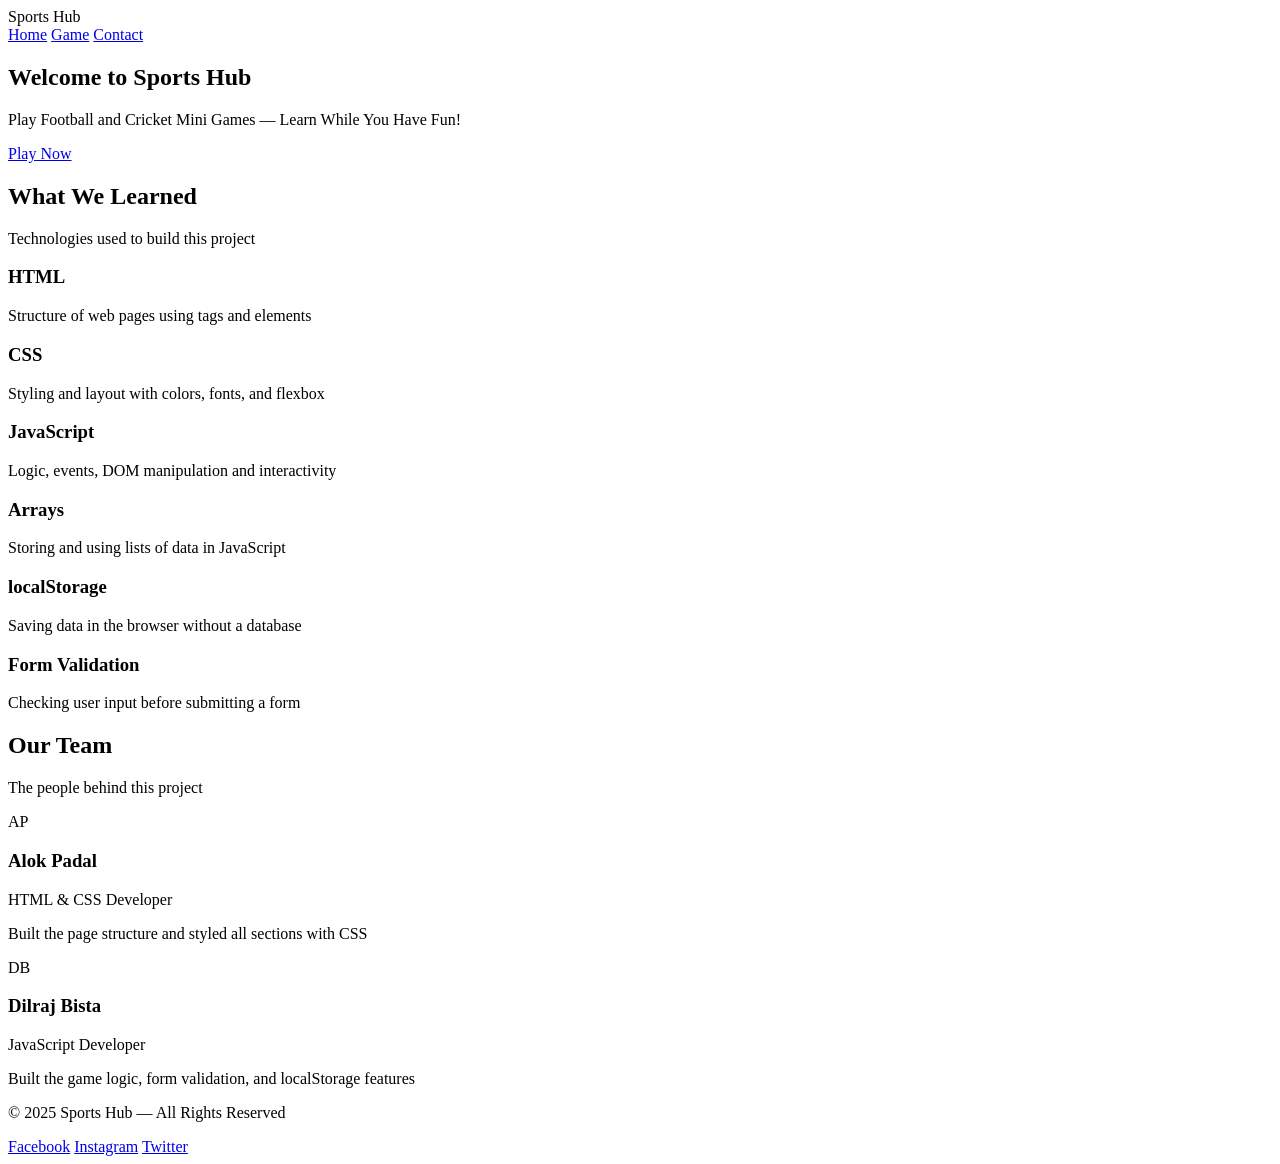
==== index.html @ d2213997 "Added full project" ====
<!DOCTYPE html>
<html lang="en">
<head>
  <meta charset="UTF-8" />
  <meta name="viewport" content="width=device-width, initial-scale=1.0"/>
  <title>Sports Hub</title>
  <link rel="stylesheet" href="css/style.css" />
  <link href="https://fonts.googleapis.com/css2?family=Bebas+Neue&family=Poppins:wght@400;600&display=swap" rel="stylesheet"/>
</head>
<body>

  <header>
    <div class="nav-container">
      <div class="logo">Sports Hub</div>
      <nav>
        <a href="index.html" class="active">Home</a>
        <a href="game.html">Game</a>
        <a href="contact.html">Contact</a>
      </nav>
    </div>
  </header>

  <section class="hero">
    <div class="hero-text">
      <h1>Welcome to Sports Hub</h1>
      <p>Play Football and Cricket Mini Games — Learn While You Have Fun!</p>
      <a href="game.html" class="btn">Play Now</a>
    </div>
  </section>

  <section class="topics">
    <h2>What We Learned</h2>
    <p class="section-subtitle">Technologies used to build this project</p>
    <div class="topics-grid">
      <div class="topic-card">
        <h3>HTML</h3>
        <p>Structure of web pages using tags and elements</p>
      </div>
      <div class="topic-card">
        <h3>CSS</h3>
        <p>Styling and layout with colors, fonts, and flexbox</p>
      </div>
      <div class="topic-card">
        <h3>JavaScript</h3>
        <p>Logic, events, DOM manipulation and interactivity</p>
      </div>
      <div class="topic-card">
        <h3>Arrays</h3>
        <p>Storing and using lists of data in JavaScript</p>
      </div>
      <div class="topic-card">
        <h3>localStorage</h3>
        <p>Saving data in the browser without a database</p>
      </div>
      <div class="topic-card">
        <h3>Form Validation</h3>
        <p>Checking user input before submitting a form</p>
      </div>
    </div>
  </section>

  <section class="members">
    <h2>Our Team</h2>
    <p class="section-subtitle">The people behind this project</p>
    <div class="members-grid">

      <div class="member-card">
        <div class="member-initial">AP</div>
        <h3>Alok Padal</h3>
        <span class="role">HTML &amp; CSS Developer</span>
        <p>Built the page structure and styled all sections with CSS</p>
      </div>

      <div class="member-card">
        <div class="member-initial">DB</div>
        <h3>Dilraj Bista</h3>
        <span class="role">JavaScript Developer</span>
        <p>Built the game logic, form validation, and localStorage features</p>
      </div>

    </div>
  </section>

  <footer>
    <div class="footer-content">
      <p>© 2025 Sports Hub — All Rights Reserved</p>
      <div class="social-links">
        <a href="https://www.facebook.com" target="_blank">Facebook</a>
        <a href="https://www.instagram.com" target="_blank">Instagram</a>
        <a href="https://www.twitter.com" target="_blank">Twitter</a>
      </div>
    </div>
  </footer>

</body>
</html>
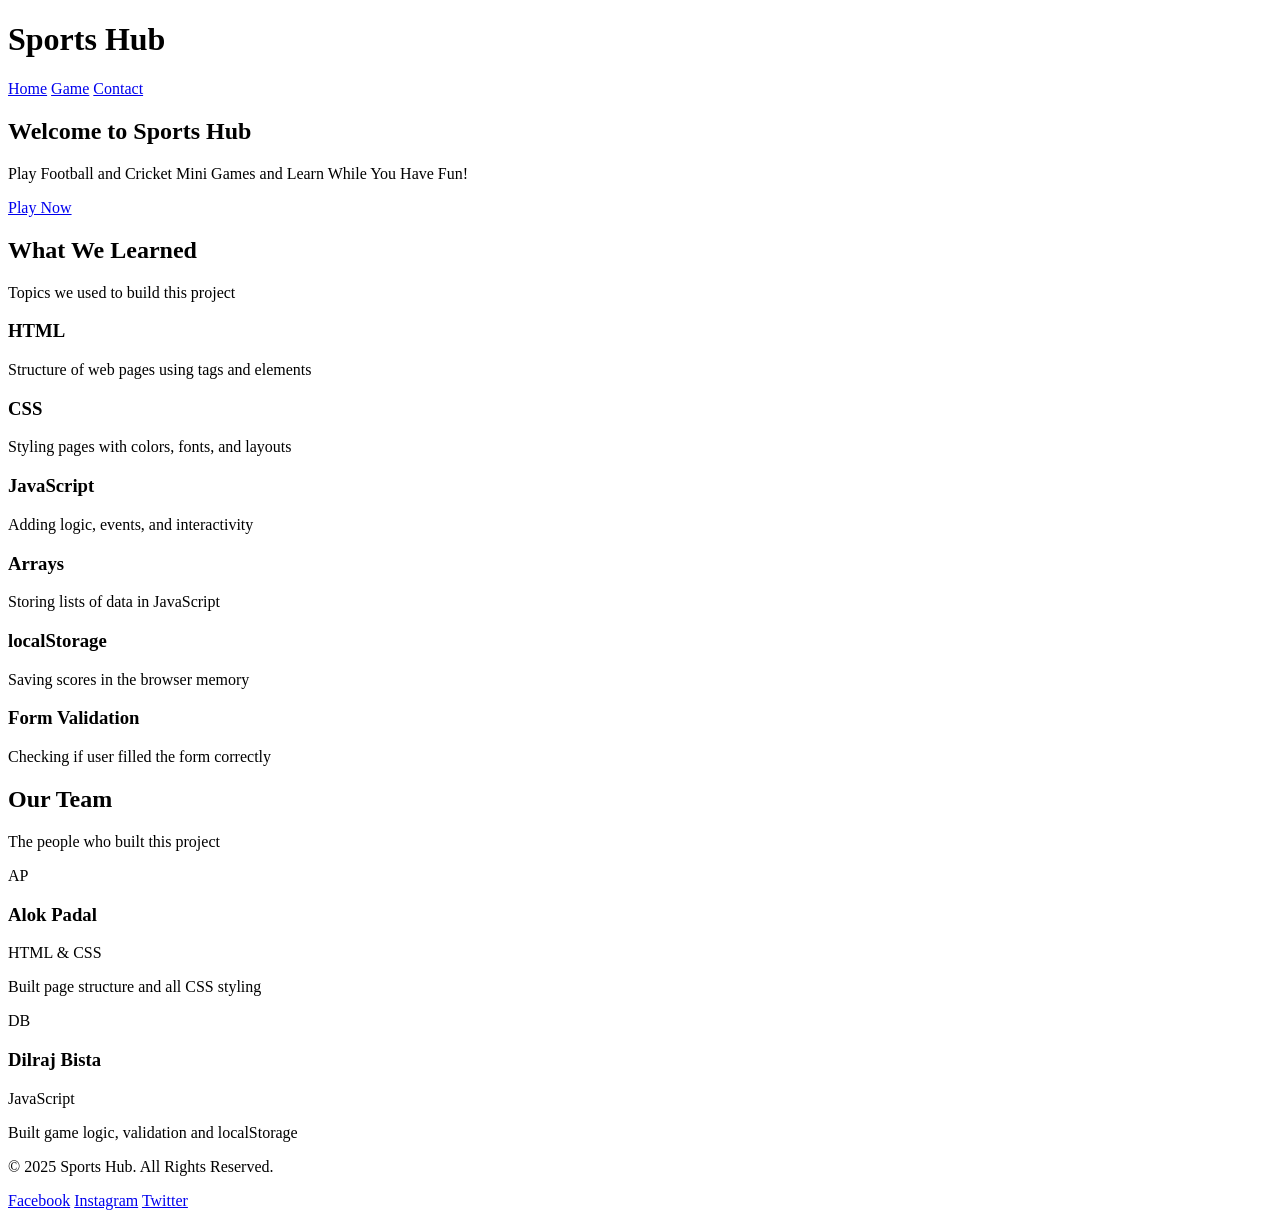
==== commit 354748fe: "Updated" ====
--- a/index.html
+++ b/index.html
@@ -5,13 +5,13 @@
   <meta name="viewport" content="width=device-width, initial-scale=1.0"/>
   <title>Sports Hub</title>
   <link rel="stylesheet" href="css/style.css" />
-  <link href="https://fonts.googleapis.com/css2?family=Bebas+Neue&family=Poppins:wght@400;600&display=swap" rel="stylesheet"/>
 </head>
 <body>
 
+  
   <header>
-    <div class="nav-container">
-      <div class="logo">Sports Hub</div>
+    <div class="navbar">
+      <h1 class="logo">Sports Hub</h1>
       <nav>
         <a href="index.html" class="active">Home</a>
         <a href="game.html">Game</a>
@@ -20,17 +20,16 @@
     </div>
   </header>
 
+
   <section class="hero">
-    <div class="hero-text">
-      <h1>Welcome to Sports Hub</h1>
-      <p>Play Football and Cricket Mini Games — Learn While You Have Fun!</p>
-      <a href="game.html" class="btn">Play Now</a>
-    </div>
+    <h2>Welcome to Sports Hub</h2>
+    <p>Play Football and Cricket Mini Games and Learn While You Have Fun!</p>
+    <a href="game.html" class="btn">Play Now</a>
   </section>
 
   <section class="topics">
     <h2>What We Learned</h2>
-    <p class="section-subtitle">Technologies used to build this project</p>
+    <p class="subtitle">Topics we used to build this project</p>
     <div class="topics-grid">
       <div class="topic-card">
         <h3>HTML</h3>
@@ -38,57 +37,55 @@
       </div>
       <div class="topic-card">
         <h3>CSS</h3>
-        <p>Styling and layout with colors, fonts, and flexbox</p>
+        <p>Styling pages with colors, fonts, and layouts</p>
       </div>
       <div class="topic-card">
         <h3>JavaScript</h3>
-        <p>Logic, events, DOM manipulation and interactivity</p>
+        <p>Adding logic, events, and interactivity</p>
       </div>
       <div class="topic-card">
         <h3>Arrays</h3>
-        <p>Storing and using lists of data in JavaScript</p>
+        <p>Storing lists of data in JavaScript</p>
       </div>
       <div class="topic-card">
         <h3>localStorage</h3>
-        <p>Saving data in the browser without a database</p>
+        <p>Saving scores in the browser memory</p>
       </div>
       <div class="topic-card">
         <h3>Form Validation</h3>
-        <p>Checking user input before submitting a form</p>
+        <p>Checking if user filled the form correctly</p>
       </div>
     </div>
   </section>
 
-  <section class="members">
+  <section class="team">
     <h2>Our Team</h2>
-    <p class="section-subtitle">The people behind this project</p>
-    <div class="members-grid">
+    <p class="subtitle">The people who built this project</p>
+    <div class="team-grid">
 
       <div class="member-card">
-        <div class="member-initial">AP</div>
+        <div class="avatar">AP</div>
         <h3>Alok Padal</h3>
-        <span class="role">HTML &amp; CSS Developer</span>
-        <p>Built the page structure and styled all sections with CSS</p>
+        <span class="role">HTML &amp; CSS</span>
+        <p>Built page structure and all CSS styling</p>
       </div>
 
       <div class="member-card">
-        <div class="member-initial">DB</div>
+        <div class="avatar">DB</div>
         <h3>Dilraj Bista</h3>
-        <span class="role">JavaScript Developer</span>
-        <p>Built the game logic, form validation, and localStorage features</p>
+        <span class="role">JavaScript</span>
+        <p>Built game logic, validation and localStorage</p>
       </div>
 
     </div>
   </section>
 
   <footer>
-    <div class="footer-content">
-      <p>© 2025 Sports Hub — All Rights Reserved</p>
-      <div class="social-links">
-        <a href="https://www.facebook.com" target="_blank">Facebook</a>
-        <a href="https://www.instagram.com" target="_blank">Instagram</a>
-        <a href="https://www.twitter.com" target="_blank">Twitter</a>
-      </div>
+    <p>© 2025 Sports Hub. All Rights Reserved.</p>
+    <div class="footer-links">
+      <a href="https://www.facebook.com" target="_blank">Facebook</a>
+      <a href="https://www.instagram.com" target="_blank">Instagram</a>
+      <a href="https://www.twitter.com" target="_blank">Twitter</a>
     </div>
   </footer>
 
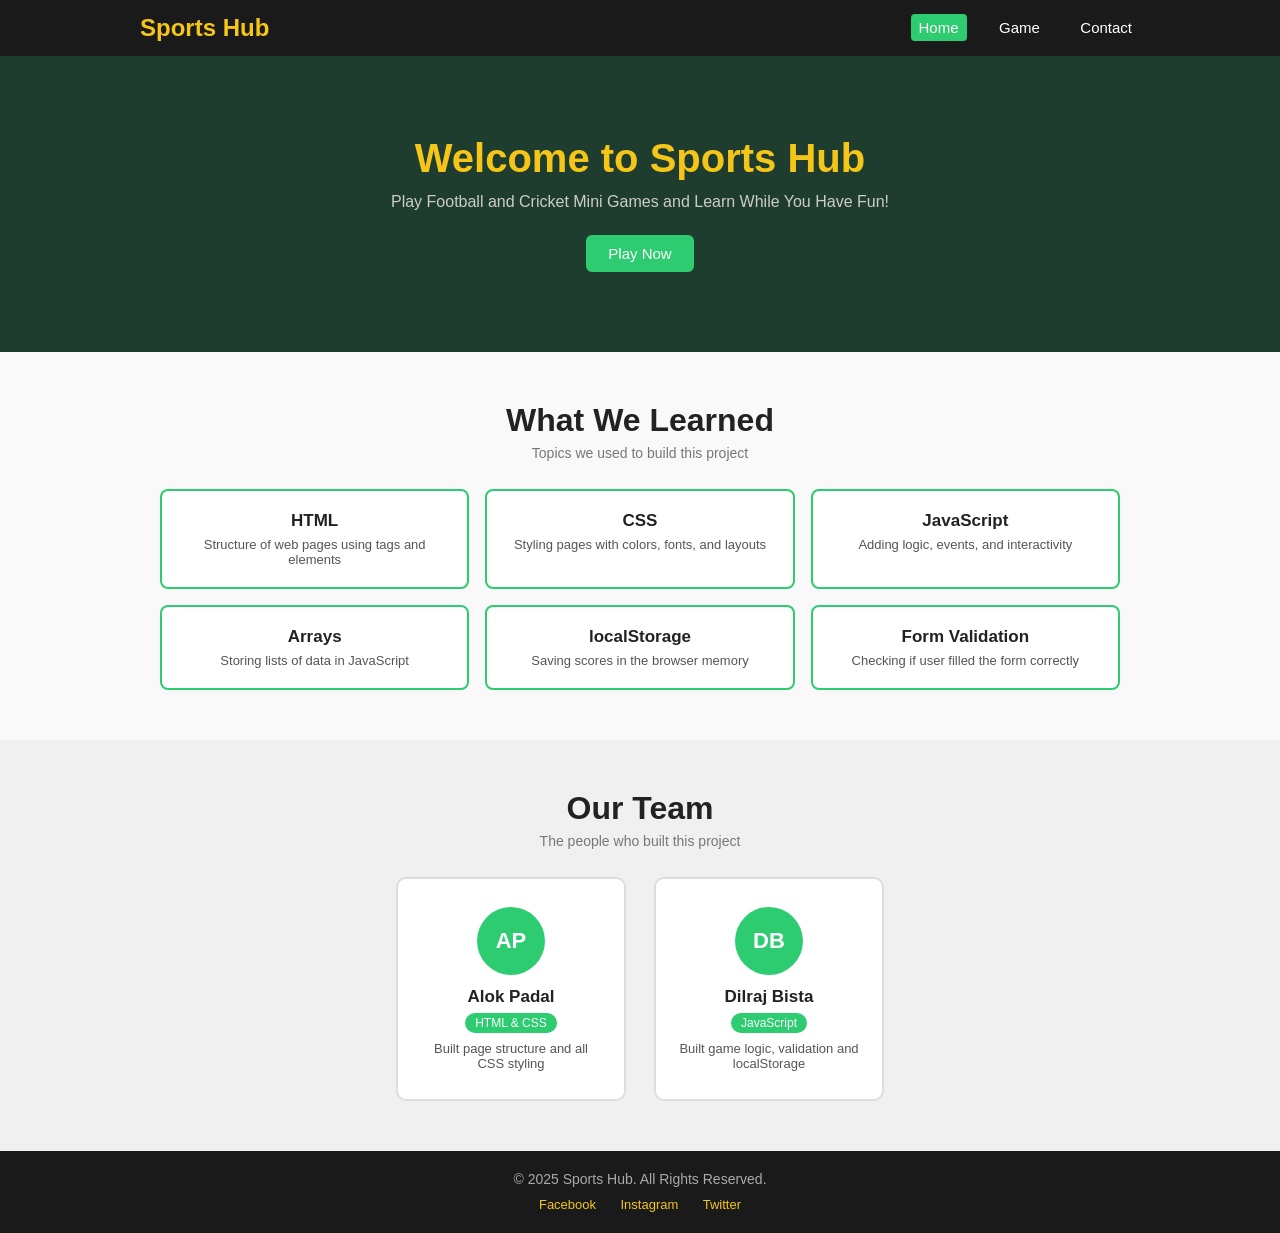
==== commit 095a151a: "Update stylesheet link path in index.html" ====
--- a/index.html
+++ b/index.html
@@ -4,7 +4,7 @@
   <meta charset="UTF-8" />
   <meta name="viewport" content="width=device-width, initial-scale=1.0"/>
   <title>Sports Hub</title>
-  <link rel="stylesheet" href="css/style.css" />
+  <link rel="stylesheet" href="./CSS/style.css" />
 </head>
 <body>
 
@@ -90,4 +90,4 @@
   </footer>
 
 </body>
-</html>+</html>
--- a/CSS/style.css
+++ b/CSS/style.css
@@ -0,0 +1,544 @@
+* {
+  margin: 0;
+  padding: 0;
+  box-sizing: border-box;
+}
+
+body {
+  font-family: Arial, sans-serif;
+  background-color: #f9f9f9;
+  color: #222;
+}
+
+header {
+  background-color: #1a1a1a;
+  padding: 14px 30px;
+}
+
+.navbar {
+  display: flex;
+  justify-content: space-between;
+  align-items: center;
+  max-width: 1000px;
+  margin: auto;
+}
+
+.logo {
+  color: #f5c518;
+  font-size: 24px;
+  font-weight: bold;
+}
+
+nav a {
+  color: white;
+  text-decoration: none;
+  margin-left: 20px;
+  font-size: 15px;
+  padding: 5px 8px;
+  border-radius: 4px;
+}
+
+nav a:hover, nav a.active {
+  background-color: #2ecc71;
+}
+
+.hero {
+  background-color: #1f3d2f;
+  color: white;
+  text-align: center;
+  padding: 80px 20px;
+}
+
+.hero h2 {
+  font-size: 40px;
+  color: #f5c518;
+  margin-bottom: 12px;
+}
+
+.hero p {
+  font-size: 16px;
+  color: #ccc;
+  margin-bottom: 24px;
+}
+
+.btn {
+  background-color: #2ecc71;
+  color: white;
+  border: none;
+  padding: 10px 22px;
+  border-radius: 6px;
+  font-size: 15px;
+  cursor: pointer;
+  text-decoration: none;
+  display: inline-block;
+}
+
+.btn:hover {
+  background-color: #27ae60;
+}
+
+.btn-gray {
+  background-color: #555;
+  margin-top: 12px;
+}
+
+.btn-gray:hover {
+  background-color: #333;
+}
+
+.btn-full {
+  width: 100%;
+  padding: 12px;
+  font-size: 16px;
+}
+
+.topics {
+  max-width: 1000px;
+  margin: 50px auto;
+  padding: 0 20px;
+  text-align: center;
+}
+
+.topics h2, .team h2 {
+  font-size: 32px;
+  margin-bottom: 6px;
+}
+
+.subtitle {
+  color: #777;
+  margin-bottom: 28px;
+  font-size: 14px;
+}
+
+.topics-grid {
+  display: grid;
+  grid-template-columns: repeat(3, 1fr);
+  gap: 16px;
+}
+
+.topic-card {
+  background-color: white;
+  border: 2px solid #2ecc71;
+  border-radius: 8px;
+  padding: 20px 14px;
+}
+
+.topic-card:hover {
+  background-color: #eafaf1;
+}
+
+.topic-card h3 {
+  font-size: 17px;
+  margin-bottom: 6px;
+}
+
+.topic-card p {
+  font-size: 13px;
+  color: #555;
+}
+
+.team {
+  background-color: #f0f0f0;
+  padding: 50px 20px;
+  text-align: center;
+}
+
+.team-grid {
+  display: flex;
+  justify-content: center;
+  gap: 28px;
+  flex-wrap: wrap;
+  margin-top: 28px;
+}
+
+.member-card {
+  background-color: white;
+  border: 2px solid #ddd;
+  border-radius: 10px;
+  padding: 28px 22px;
+  width: 230px;
+  text-align: center;
+}
+
+.member-card:hover {
+  border-color: #2ecc71;
+}
+
+.avatar {
+  width: 68px;
+  height: 68px;
+  border-radius: 50%;
+  background-color: #2ecc71;
+  color: white;
+  font-size: 22px;
+  font-weight: bold;
+  display: flex;
+  align-items: center;
+  justify-content: center;
+  margin: 0 auto 12px;
+}
+
+.member-card h3 {
+  font-size: 17px;
+  margin-bottom: 6px;
+}
+
+.role {
+  background-color: #2ecc71;
+  color: white;
+  padding: 3px 10px;
+  border-radius: 12px;
+  font-size: 12px;
+  display: inline-block;
+  margin-bottom: 8px;
+}
+
+.member-card p {
+  font-size: 13px;
+  color: #555;
+}
+
+footer {
+  background-color: #1a1a1a;
+  color: #aaa;
+  text-align: center;
+  padding: 20px;
+}
+
+footer p {
+  margin-bottom: 8px;
+  font-size: 14px;
+}
+
+.footer-links a {
+  color: #f5c518;
+  text-decoration: none;
+  margin: 0 10px;
+  font-size: 13px;
+}
+
+.footer-links a:hover {
+  color: white;
+}
+
+.page-top {
+  background-color: #1f3d2f;
+  color: white;
+  text-align: center;
+  padding: 40px 20px;
+}
+
+.page-top h2 {
+  font-size: 32px;
+  color: #f5c518;
+  margin-bottom: 8px;
+}
+
+.page-top p {
+  font-size: 14px;
+  color: #ccc;
+}
+
+.game-box {
+  max-width: 660px;
+  margin: 36px auto;
+  padding: 28px 22px;
+  background-color: white;
+  border: 2px solid #ddd;
+  border-radius: 10px;
+}
+
+.game-box h3 {
+  font-size: 22px;
+  margin-bottom: 6px;
+}
+
+.game-box > p {
+  font-size: 14px;
+  color: #555;
+  margin-bottom: 18px;
+}
+
+.score-area {
+  display: flex;
+  justify-content: center;
+  gap: 50px;
+  background-color: #f0f0f0;
+  padding: 14px;
+  border-radius: 8px;
+  margin-bottom: 20px;
+  text-align: center;
+}
+
+.score-label {
+  display: block;
+  font-size: 12px;
+  color: #888;
+  font-weight: bold;
+  margin-bottom: 4px;
+}
+
+.score-num {
+  display: block;
+  font-size: 36px;
+  font-weight: bold;
+  color: #2ecc71;
+  transition: transform 0.2s;
+}
+
+.score-num.bump {
+  transform: scale(1.4);
+}
+
+.goal-net {
+  display: flex;
+  border: 3px solid #333;
+  border-radius: 4px;
+  height: 78px;
+  background-color: #e8f5e9;
+  overflow: hidden;
+}
+
+.net-cell {
+  flex: 1;
+  display: flex;
+  align-items: center;
+  justify-content: center;
+  font-size: 13px;
+  font-weight: bold;
+  color: #aaa;
+  border-right: 2px dashed #ccc;
+}
+
+.net-cell:last-child {
+  border-right: none;
+}
+
+.net-cell.goal-flash {
+  background-color: #f5c518;
+  color: #111;
+}
+
+.net-cell.save-flash {
+  background-color: #ffcccc;
+  color: #c0392b;
+}
+
+.gk-row {
+  display: flex;
+  justify-content: center;
+  margin: 10px 0 16px;
+}
+
+.gk {
+  width: 46px;
+  height: 46px;
+  border-radius: 50%;
+  background-color: #2ecc71;
+  color: white;
+  font-size: 13px;
+  font-weight: bold;
+  display: flex;
+  align-items: center;
+  justify-content: center;
+  transition: transform 0.4s ease;
+}
+
+.btn-row {
+  display: flex;
+  justify-content: center;
+  gap: 12px;
+  margin: 10px 0 14px;
+}
+
+.num-btn-row {
+  display: flex;
+  justify-content: center;
+  gap: 10px;
+  margin: 12px 0;
+  flex-wrap: wrap;
+}
+
+.circle-btn {
+  width: 50px;
+  height: 50px;
+  border-radius: 50%;
+  padding: 0;
+  font-size: 18px;
+  font-weight: bold;
+}
+
+.result-box {
+  min-height: 42px;
+  padding: 10px 12px;
+  border-radius: 6px;
+  font-size: 15px;
+  font-weight: bold;
+  margin: 10px 0;
+  text-align: center;
+}
+
+.result-box.goal, .result-box.run {
+  background-color: #d5f5e3;
+  color: #1e8449;
+}
+
+.result-box.miss, .result-box.out {
+  background-color: #fde8e8;
+  color: #c0392b;
+}
+
+.history-box {
+  background-color: #f9f9f9;
+  border: 1px solid #ddd;
+  border-radius: 6px;
+  padding: 12px 14px;
+  margin: 14px 0;
+}
+
+.history-box h4 {
+  font-size: 13px;
+  color: #555;
+  margin-bottom: 8px;
+}
+
+.history-box ul {
+  list-style: none;
+  display: flex;
+  flex-wrap: wrap;
+  gap: 6px;
+}
+
+.history-box ul li {
+  background-color: white;
+  border: 1px solid #ccc;
+  border-radius: 4px;
+  padding: 3px 10px;
+  font-size: 12px;
+  color: #333;
+}
+
+.vs-box {
+  display: flex;
+  justify-content: center;
+  align-items: center;
+  gap: 22px;
+  background-color: #f0f0f0;
+  padding: 14px;
+  border-radius: 8px;
+  margin: 14px 0;
+  text-align: center;
+}
+
+.vs-side p {
+  font-size: 12px;
+  color: #888;
+  margin-bottom: 4px;
+}
+
+.big-num {
+  font-size: 52px;
+  font-weight: bold;
+  color: #2ecc71;
+  display: block;
+}
+
+.vs-text {
+  font-size: 20px;
+  font-weight: bold;
+  color: #bbb;
+}
+
+.form-wrapper {
+  max-width: 500px;
+  margin: 40px auto;
+  padding: 28px 22px;
+  background-color: white;
+  border: 2px solid #ddd;
+  border-radius: 10px;
+}
+
+.form-group {
+  margin-bottom: 16px;
+}
+
+.form-group label {
+  display: block;
+  font-size: 14px;
+  font-weight: bold;
+  margin-bottom: 5px;
+}
+
+.form-group input,
+.form-group textarea {
+  width: 100%;
+  padding: 10px 12px;
+  border: 2px solid #ccc;
+  border-radius: 6px;
+  font-size: 14px;
+  font-family: Arial, sans-serif;
+  resize: vertical;
+}
+
+.form-group input:focus,
+.form-group textarea:focus {
+  outline: none;
+  border-color: #2ecc71;
+}
+
+.form-group input.error-border,
+.form-group textarea.error-border {
+  border-color: #e74c3c;
+}
+
+.error-msg {
+  display: none;
+  color: #e74c3c;
+  font-size: 12px;
+  margin-top: 4px;
+}
+
+.error-msg.show {
+  display: block;
+}
+
+.form-result {
+  margin-top: 14px;
+  padding: 12px;
+  border-radius: 6px;
+  font-weight: bold;
+  text-align: center;
+  display: none;
+  font-size: 14px;
+}
+
+.form-result.success {
+  background-color: #d5f5e3;
+  color: #1e8449;
+  display: block;
+}
+
+.form-result.error-result {
+  background-color: #fde8e8;
+  color: #c0392b;
+  display: block;
+}
+
+@media (max-width: 600px) {
+  .topics-grid {
+    grid-template-columns: repeat(2, 1fr);
+  }
+  .hero h2 {
+    font-size: 26px;
+  }
+  .navbar {
+    flex-direction: column;
+    gap: 10px;
+  }
+  .score-area {
+    gap: 20px;
+  }
+  .btn-row {
+    flex-wrap: wrap;
+  }
+}
